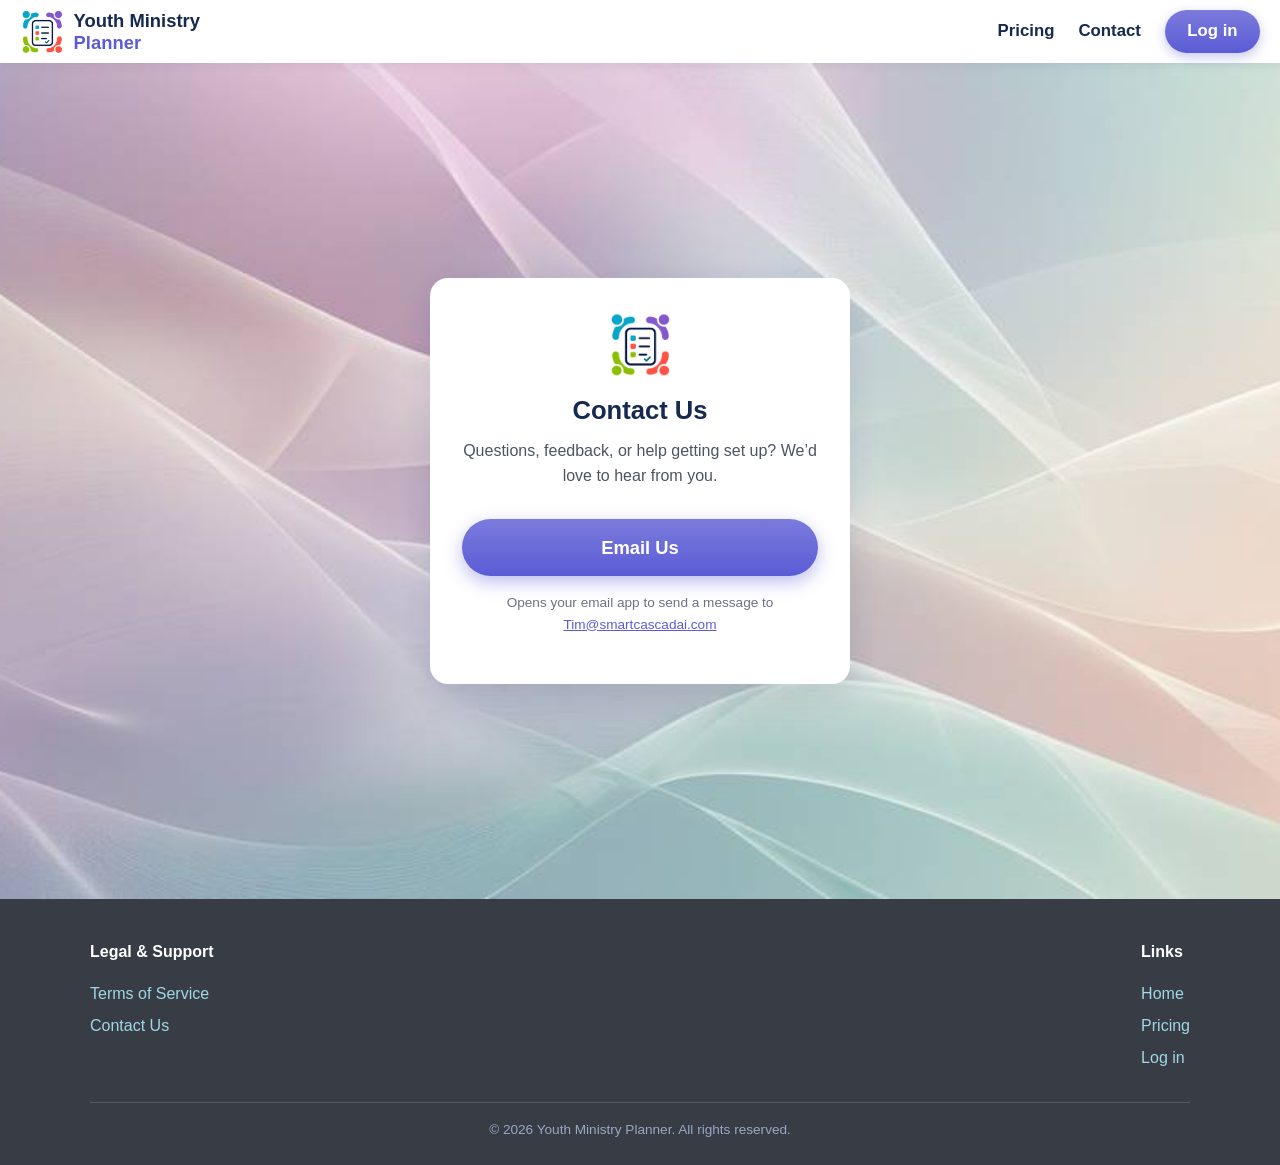
==== contact.html @ b4e931b4 "Updated Page to have new YMP structure This is the new YMP landing page.  The images, gifs, and pric" ====
<!DOCTYPE html>
<html lang="en">
<head>
<meta charset="UTF-8">
<meta name="viewport" content="width=device-width, initial-scale=1.0">
<link rel="icon" href="Images/logos/logo-icon.png">
<link rel="stylesheet" href="styles.css">
<title>Contact &mdash; Youth Ministry Planner</title>
</head>
<body>
<nav class="navbar">
  <a class="nav-brand" href="index.html">
    <img src="Images/logos/logo-icon.png" alt="Youth Ministry Planner logo">
    <div class="brand-text">Youth Ministry<br><span>Planner</span></div>
  </a>
  <button class="nav-toggle" aria-label="Open menu">&#9776;</button>
  <div class="nav-links">
    <a href="index.html#pricing">Pricing</a>
    <a href="contact.html">Contact</a>
    <a class="btn-login" href="signin.html">Log in</a>
  </div>
</nav>
<main class="page-hero">
  <div class="card">
    <img src="Images/logos/logo-icon.png" alt="" style="height:64px;margin:0 auto 0.8rem">
    <h1>Contact Us</h1>
    <p class="sub">Questions, feedback, or help getting set up? We&rsquo;d love to hear from you.</p>
    <a class="btn-primary" href="mailto:Tim@smartcascadai.com?subject=Youth%20Ministry%20Planner%20Inquiry">Email Us</a>
    <p class="small">Opens your email app to send a message to<br><a href="mailto:Tim@smartcascadai.com">Tim@smartcascadai.com</a></p>
  </div>
</main>
<footer class="footer">
  <div class="footer-inner">
    <div class="footer-links">
      <h4>Legal &amp; Support</h4>
      <a href="terms.html">Terms of Service</a>
      <a href="contact.html">Contact Us</a>
    </div>
    <div class="footer-links">
      <h4>Links</h4>
      <a href="index.html">Home</a>
      <a href="index.html#pricing">Pricing</a>
      <a href="signin.html">Log in</a>
    </div>
  </div>
  <div class="footer-bottom">&copy; 2026 Youth Ministry Planner. All rights reserved.</div>
</footer>
<script src="script.js"></script>
</body>
</html>
---- styles.css ----
/* ============================================================
   Youth Ministry Planner — theme tokens
   These variables mirror theme.csv (group,token,value).
   Edit theme.csv as the reference, then update values here.
   ============================================================ */
:root {
  /* brand */
  --brand-navy: #16294f;
  --brand-blue: #5b5bd6;
  --brand-cyan: #2fb8d6;
  --brand-purple: #8a4fc9;
  --brand-green: #8dc63f;
  --brand-red: #f2594b;
  /* menu */
  --menu-bg: #ffffff;
  --menu-text: #16294f;
  --menu-hover: #5b5bd6;
  --menu-login-bg: #7b7bdc;
  --menu-login-bg2: #5b5bd6;
  --menu-login-text: #ffffff;
  /* hero */
  --hero-grad-1: #ecdcef;
  --hero-grad-2: #dde6f4;
  --hero-grad-3: #d9efe6;
  --hero-grad-4: #f6ecdd;
  --hero-heading: #111827;
  --hero-accent: #5b5bd6;
  /* buttons */
  --btn-primary-bg: #7b7bdc;
  --btn-primary-bg2: #5b5bd6;
  --btn-primary-text: #ffffff;
  --btn-radius: 999px;
  /* carousel */
  --carousel-bg: #f4f6fb;
  --carousel-dot: #c3c9dd;
  --carousel-dot-active: #5b5bd6;
  /* footer */
  --footer-bg: #383c44;
  --footer-text: #dfe5f2;
  --footer-link: #9fd8e8;
  /* page */
  --page-bg: #ffffff;
  --page-text: #1f2937;
  --card-bg: #ffffff;
  --card-shadow: 0 10px 30px rgba(22, 41, 79, 0.12);
  /* showcase (gif cards section) */
  --showcase-grad-1: #111827;
  --showcase-grad-2: #172554;
  --showcase-grad-3: #3730a3;
  --showcase-gradient: linear-gradient(135deg, var(--showcase-grad-1), var(--showcase-grad-2) 58%, var(--showcase-grad-3));
  /* layout */
  --nav-height: 64px; /* real rendered navbar height: 0.6rem padding (19.2px) + 44px logo */
  /* pricing */
  --pricing-bg: #172554;
  --price-card-border: #8dc63f;
  --price-heading-accent: #5b5bd6;
  --price-figure-accent: #6b7fcf;
}

* { box-sizing: border-box; }
html { scroll-behavior: smooth; }
/* Scroll-snap is only for the single-page landing experience (index.html,
   <html class="home">) — other pages (contact/signin/terms) scroll normally.
   Sections with the .snap-section class (see below) become the snap points.
   "mandatory" so snapping is decisive after a small scroll, rather than only
   kicking in once you're already close to the next stop. The footer gets its
   own snap point below (scroll-snap-align: end) so mandatory always has
   somewhere valid to land past Pricing, instead of trapping the scroll. */
html.home {
  scroll-snap-type: y mandatory;
  /* Insets the effective scrollport by the fixed navbar's height, so both
     "start" and "center" snap alignment are computed against the space
     actually visible below the nav, not the full (partly-covered) viewport. */
  scroll-padding-top: var(--nav-height);
}
/* Any element can opt into the scroll-snap flow by getting this class,
   so new sections dropped into the page later are picked up automatically
   by both the CSS snapping and the JS keyboard/button navigation. Individual
   elements can override scroll-snap-align (e.g. the showcase cards use
   "center" — see below). */
.snap-section {
  scroll-snap-align: start;
}
/* Content sections (not the hero, which already sizes itself) get a
   height that accounts for the fixed navbar overlay, so each destination
   fills the actual visible viewport below the nav on scroll. Individual
   sections can override this (see Showcase / Carousel / Pricing below). */
.section.snap-section {
  min-height: calc(100vh - var(--nav-height));
  display: flex;
  flex-direction: column;
  justify-content: center;
}
body {
  margin: 0;
  font-family: "Segoe UI", -apple-system, BlinkMacSystemFont, Roboto, Arial, sans-serif;
  color: var(--page-text);
  background: var(--page-bg);
  line-height: 1.6;
}
img { max-width: 100%; display: block; }
a { color: var(--brand-blue); }

/* ---------- Menu bar ---------- */
.navbar {
  position: sticky;
  top: 0;
  z-index: 100;
  display: flex;
  align-items: center;
  justify-content: space-between;
  gap: 1rem;
  padding: 0.6rem 1.25rem;
  background: var(--menu-bg);
  box-shadow: 0 2px 10px rgba(22, 41, 79, 0.08);
  transition: background-color 0.3s ease, box-shadow 0.3s ease;
}

/* On the landing page, the navbar floats transparently over the hero
   image until the user scrolls, then fades to solid white. */
body.home .navbar {
  position: fixed;
  top: 0;
  left: 0;
  right: 0;
  width: 100%;
  background: transparent;
  box-shadow: none;
}
body.home .navbar.scrolled {
  background: var(--menu-bg);
  box-shadow: 0 2px 10px rgba(22, 41, 79, 0.08);
}
body.home .navbar .nav-links a,
body.home .navbar .brand-text,
body.home .navbar .nav-toggle { text-shadow: 0 1px 3px rgba(255, 255, 255, 0.6); }
body.home .navbar.scrolled .nav-links a,
body.home .navbar.scrolled .brand-text,
body.home .navbar.scrolled .nav-toggle { text-shadow: none; }
.nav-brand {
  display: flex;
  align-items: center;
  gap: 0.6rem;
  text-decoration: none;
}
.nav-brand img { height: 44px; width: 44px; }
.nav-brand .brand-text {
  font-weight: 800;
  font-size: 1.15rem;
  line-height: 1.15;
  color: var(--menu-text);
}
.nav-brand .brand-text span { color: var(--brand-blue); }
.nav-links {
  display: flex;
  align-items: center;
  gap: 1.5rem;
}
.nav-links a {
  text-decoration: none;
  color: var(--menu-text);
  font-weight: 700;
  font-size: 1.05rem;
}
.nav-links a:hover { color: var(--menu-hover); }
.nav-links a.btn-login {
  background: linear-gradient(180deg, var(--menu-login-bg), var(--menu-login-bg2));
  color: var(--menu-login-text);
  padding: 0.5rem 1.4rem;
  border-radius: var(--btn-radius);
  box-shadow: 0 4px 12px rgba(91, 91, 214, 0.35);
}
.nav-links a.btn-login:hover { filter: brightness(1.08); color: var(--menu-login-text); }
.nav-toggle {
  display: none;
  background: none;
  border: none;
  font-size: 1.7rem;
  color: var(--menu-text);
  cursor: pointer;
  padding: 0.2rem 0.5rem;
}

/* ---------- Hero ---------- */
.hero {
  position: relative;
  min-height: 100vh;
  display: flex;
  flex-direction: column;
  align-items: center;
  justify-content: center;
  overflow: hidden;
  background:
    url("Images/photos/Backgrounds/hero-background-source.jpg") center / cover no-repeat,
    linear-gradient(115deg, var(--hero-grad-1), var(--hero-grad-2) 35%, var(--hero-grad-3) 70%, var(--hero-grad-4));
  background-attachment: fixed, fixed;
}
.hero-inner {
  display: flex;
  align-items: center;
  justify-content: space-between;
  gap: 2rem;
  width: 100%;
  max-width: 1100px;
  margin: 0 auto;
  padding: 5rem 1.5rem 3rem;
}
.hero-copy { max-width: 480px; }
.hero-copy h1 {
  font-size: clamp(2.4rem, 6vw, 3.6rem);
  line-height: 1.1;
  margin: 0 0 1rem;
  color: var(--hero-heading);
  font-weight: 800;
}
.hero-copy h1 span { color: var(--hero-accent); }
.hero-copy p {
  font-size: 1.25rem;
  font-weight: 700;
  color: var(--hero-heading);
  margin: 0 0 1.8rem;
}
.btn-primary {
  display: inline-block;
  background: linear-gradient(180deg, var(--btn-primary-bg), var(--btn-primary-bg2));
  color: var(--btn-primary-text);
  text-decoration: none;
  font-weight: 700;
  font-size: 1.15rem;
  padding: 0.85rem 3.2rem;
  border: none;
  border-radius: var(--btn-radius);
  box-shadow: 0 6px 18px rgba(91, 91, 214, 0.4);
  cursor: pointer;
}
.btn-primary:hover { filter: brightness(1.08); }
.hero-art { flex: 1; display: flex; justify-content: center; }
.hero-art img { max-height: 480px; width: auto; }
.scroll-down-btn {
  display: flex;
  align-items: center;
  justify-content: center;
  margin: 2.5rem auto 0;
  width: 40px;
  height: 40px;
  border: none;
  border-radius: 50%;
  background: none;
  padding: 0;
  cursor: pointer;
  animation: scrollDownBounce 2s ease-in-out infinite;
}
.scroll-down-btn img { width: 28px; height: 28px; display: block; }
.scroll-down-btn:hover { opacity: 0.7; }
@keyframes scrollDownBounce {
  0%, 100% { transform: translateY(0); }
  50% { transform: translateY(8px); }
}

/* ---------- Sections ---------- */
.section { padding: 4rem 1.5rem; }
.section-inner { max-width: 1100px; margin: 0 auto; }
.section h2 {
  text-align: center;
  font-size: 2rem;
  color: var(--brand-navy);
  margin: 0 0 0.5rem;
}
.section .section-sub {
  text-align: center;
  margin: 0 auto 2.5rem;
  max-width: 600px;
  color: #4b5563;
}

/* ---------- Showcase (animated GIF cards) ---------- */
/* Each .showcase-card (not this wrapper) is the snap destination now,
   so sizing/centering is stated directly here rather than depending on
   the .section.snap-section rule. Extra bottom padding so the last card
   can be scrolled into a centered view without immediately snapping
   past it into the next section. */
.showcase-section {
  background: var(--showcase-gradient);
  color: #fff;
  min-height: calc(100vh - var(--nav-height));
  display: flex;
  flex-direction: column;
  justify-content: center;
  padding-top: 10rem;
  padding-bottom: 14rem;
}
/* Cards snap centered in the viewport instead of aligned to the top. */
.showcase-card.snap-section { scroll-snap-align: center; }
.showcase-section h2 { color: #fff; }
.showcase-section .section-sub { color: rgba(255, 255, 255, 0.75); }
.showcase-cards {
  display: flex;
  flex-direction: column;
  gap: 2rem;
}
.showcase-card {
  display: flex;
  align-items: center;
  gap: 2.5rem;
  background: rgba(255, 255, 255, 0.06);
  border: 1px solid rgba(255, 255, 255, 0.1);
  border-radius: 20px;
  padding: 2rem;
}
.showcase-card.reverse { flex-direction: row-reverse; }
.showcase-card .showcase-copy,
.showcase-card .showcase-media { flex: 1 1 50%; min-width: 0; }
.showcase-card h3 { margin: 0 0 0.6rem; font-size: 1.5rem; }
.showcase-card p { margin: 0; color: rgba(255, 255, 255, 0.8); }
.showcase-media {
  background: rgba(255, 255, 255, 0.07);
  border-radius: 16px;
  min-height: 220px;
  display: flex;
  align-items: center;
  justify-content: center;
  overflow: hidden;
  text-align: center;
}
.showcase-media img { width: 100%; height: 100%; object-fit: cover; display: block; }
.showcase-media.missing { padding: 1.5rem; }
.showcase-media.missing span { color: rgba(255, 255, 255, 0.6); font-size: 0.9rem; line-height: 1.5; }
.showcase-media.missing code {
  background: rgba(255, 255, 255, 0.15);
  padding: 0.15rem 0.4rem;
  border-radius: 6px;
  font-size: 0.85rem;
}

/* ---------- Carousel ---------- */
.carousel-section { background: var(--carousel-bg); }
/* This destination shrinks to fit its content instead of being forced to
   the full viewport height, so its bottom (the dots) is visible without
   scrolling. Slide image/padding are also trimmed to help it fit. */
.carousel-section.snap-section {
  padding-top: 4rem;
  padding-bottom: 2rem;
  min-height: auto;
}
.carousel {
  position: relative;
  max-width: 1100px;
  margin: 0 auto;
  overflow: hidden;
  border-radius: 18px;
  box-shadow: var(--card-shadow);
  background: var(--card-bg);
}
.carousel-track {
  display: flex;
  transition: transform 0.45s ease;
}
.carousel-slide {
  min-width: 100%;
  padding: 1.2rem 1.5rem;
  text-align: center;
}
.carousel-slide img {
  margin: 0 auto 1rem;
  max-height: 260px;
  width: auto;
}
.carousel-slide h3 { margin: 0 0 0.3rem; color: var(--brand-navy); }
.carousel-slide p { margin: 0; color: #4b5563; }
.carousel-btn {
  position: absolute;
  top: 50%;
  transform: translateY(-50%);
  background: rgba(255, 255, 255, 0.9);
  border: none;
  width: 42px;
  height: 42px;
  border-radius: 50%;
  font-size: 1.3rem;
  color: var(--brand-navy);
  cursor: pointer;
  box-shadow: 0 3px 10px rgba(22, 41, 79, 0.2);
}
.carousel-btn:hover { background: #fff; }
.carousel-btn.prev { left: 12px; }
.carousel-btn.next { right: 12px; }
.carousel-dots {
  display: flex;
  justify-content: center;
  gap: 0.5rem;
  margin-top: 1.2rem;
}
.carousel-dots button {
  width: 12px;
  height: 12px;
  border-radius: 50%;
  border: none;
  background: var(--carousel-dot);
  cursor: pointer;
  padding: 0;
}
.carousel-dots button.active { background: var(--carousel-dot-active); }

/* ---------- Feature cards ---------- */
/* Trims the section's own vertical padding so the whole destination
   (heading + card grid) fits within one screen without a residual scroll. */
#features { padding-top: 2rem; padding-bottom: 2rem; }
.features {
  display: grid;
  grid-template-columns: repeat(auto-fit, minmax(240px, 1fr));
  gap: 1.5rem;
}
.feature-card {
  background: var(--card-bg);
  border-radius: 16px;
  padding: 1.8rem 1.5rem;
  box-shadow: var(--card-shadow);
  text-align: center;
}
.feature-card .dot {
  width: 46px;
  height: 46px;
  border-radius: 50%;
  margin: 0 auto 1rem;
  display: flex;
  align-items: center;
  justify-content: center;
  font-size: 1.3rem;
  color: #fff;
}
.feature-card h3 { margin: 0 0 0.4rem; color: var(--brand-navy); }
.feature-card p { margin: 0; color: #4b5563; font-size: 0.97rem; }

/* ---------- Footer ---------- */
.footer {
  background: var(--footer-bg);
  color: var(--footer-text);
  padding: 2.5rem 1.5rem 1.5rem;
}
/* Only on the landing page: not a .snap-section (so it's skipped by the
   arrow-key/button nav), but it still gets a native snap point at its own
   end so mandatory snapping has a valid place to settle once you scroll
   past Pricing. Scoped to body.home so other pages' footers (contact,
   signin) never get pulled into scroll-snapping at all. */
body.home .footer { scroll-snap-align: end; }
.footer-inner {
  max-width: 1100px;
  margin: 0 auto;
  display: flex;
  flex-wrap: wrap;
  justify-content: space-between;
  gap: 2rem;
}
.footer h4 { margin: 0 0 0.6rem; color: #fff; }
.footer a { color: var(--footer-link); text-decoration: none; }
.footer a:hover { text-decoration: underline; }
.footer-links { display: flex; flex-direction: column; gap: 0.4rem; }
.footer-bottom {
  max-width: 1100px;
  margin: 2rem auto 0;
  padding-top: 1rem;
  border-top: 1px solid rgba(255, 255, 255, 0.15);
  font-size: 0.85rem;
  text-align: center;
  color: #9aa7c4;
}

/* ---------- Auth / simple pages ---------- */
.page-hero {
  background:
    url("Images/photos/Backgrounds/hero-background-source.jpg") center / cover no-repeat,
    linear-gradient(115deg, var(--hero-grad-1), var(--hero-grad-2) 35%, var(--hero-grad-3) 70%, var(--hero-grad-4));
  padding: 4rem 1.5rem;
  min-height: calc(100vh - 64px);
  display: flex;
  align-items: center;
  justify-content: center;
}
.card {
  background: var(--card-bg);
  border-radius: 18px;
  box-shadow: var(--card-shadow);
  padding: 2.2rem 2rem;
  width: 100%;
  max-width: 420px;
  text-align: center;
}
.card h1 { margin: 0 0 0.4rem; font-size: 1.6rem; color: var(--brand-navy); }
.card p.sub { margin: 0 0 1.5rem; color: #4b5563; }
.card form { display: flex; flex-direction: column; gap: 0.9rem; text-align: left; }
.card label { font-weight: 600; font-size: 0.9rem; color: var(--brand-navy); }
.card input {
  width: 100%;
  padding: 0.7rem 0.9rem;
  border: 1px solid #d1d5db;
  border-radius: 10px;
  font-size: 1rem;
}
.card input:focus { outline: 2px solid var(--brand-blue); border-color: transparent; }
.card .btn-primary { width: 100%; text-align: center; margin-top: 0.4rem; }
.card .small { font-size: 0.85rem; color: #6b7280; margin-top: 1rem; }

/* ---------- Pricing ---------- */
#pricing {
  padding-top: 2rem;
  background: var(--pricing-bg);
}
#pricing h2 { color: #fff; }
#pricing h2 .accent { color: var(--price-heading-accent); }
#pricing .section-sub { color: rgba(255, 255, 255, 0.75); }
#pricing .section-sub a { color: var(--footer-link); }
.pricing-grid {
  display: grid;
  grid-template-columns: repeat(auto-fit, minmax(250px, 1fr));
  gap: 1.5rem;
  max-width: 960px;
  margin: 0 auto;
}
/* Frosted-glass cards (same visual language as the app's own dashboard
   tiles) but noticeably more opaque/solid than a typical glass effect so
   they still stand out clearly against the dark section background. Each
   tier gets a progressively lighter/more solid grey so Starter, Ministry,
   and Church read as a visual scale, not three identical boxes. */
.price-card {
  position: relative;
  background: rgba(255, 255, 255, 0.10);
  border: 1px solid rgba(255, 255, 255, 0.16);
  backdrop-filter: blur(10px);
  border-radius: 18px;
  box-shadow: var(--card-shadow);
  padding: 2rem 1.6rem;
  text-align: center;
  display: flex;
  flex-direction: column;
  transition: transform 0.25s ease, box-shadow 0.25s ease, background 0.25s ease;
}
.pricing-grid .price-card:nth-child(1) { background: rgba(203, 213, 225, 0.12); }
.pricing-grid .price-card:nth-child(2) { background: rgba(203, 213, 225, 0.20); }
.pricing-grid .price-card:nth-child(3) { background: rgba(123, 132, 179, 0.3); }
.price-card:hover {
  transform: translateY(-6px);
  box-shadow: 0 0 0 1px rgba(91, 91, 214, 0.4), 0 16px 36px rgba(91, 91, 214, 0.35), var(--card-shadow);
}
.price-card.featured {
  border: 2px solid var(--price-card-border);
  box-shadow: 0 0 0 1px var(--price-card-border), 0 16px 36px rgba(141, 198, 63, 0.25), var(--card-shadow);
}
.price-badge {
  position: absolute;
  top: -14px;
  left: 50%;
  transform: translateX(-50%);
  background: var(--price-card-border);
  color: #16294f;
  font-size: 0.72rem;
  font-weight: 800;
  letter-spacing: 0.04em;
  text-transform: uppercase;
  padding: 0.35rem 1rem;
  border-radius: 999px;
  box-shadow: 0 4px 10px rgba(0, 0, 0, 0.25);
  white-space: nowrap;
}
.price-card .plan { font-weight: 800; color: #fff; font-size: 1.2rem; }
.price-card .price { font-size: 2.4rem; font-weight: 800; color: var(--price-figure-accent); margin: 0.5rem 0 0; }
.price-card .per { color: rgba(255, 255, 255, 0.6); font-size: 0.9rem; margin-bottom: 1.2rem; }
.price-card ul {
  list-style: none;
  padding: 0;
  margin: 0 0 1.5rem;
  text-align: left;
  color: rgba(255, 255, 255, 0.85);
  flex: 1;
}
.price-card ul li { padding: 0.35rem 0 0.35rem 1.5rem; position: relative; }
.price-card ul li::before {
  content: "\2713";
  position: absolute;
  left: 0;
  color: var(--brand-green);
  font-weight: 800;
}

/* ---------- Tablet & Mobile: collapsed nav ---------- */
/* Wider than the mobile breakpoint below on purpose — at in-between widths
   (large phones landscape, portrait tablets) the full "Pricing / Contact /
   Log in" row plus the logo no longer fit and was clipping off-screen. */
@media (max-width: 900px) {
  .nav-toggle { display: block; }
  .nav-links {
    display: none;
    position: absolute;
    top: 100%;
    left: 0;
    right: 0;
    flex-direction: column;
    background: var(--menu-bg);
    padding: 1rem 1.5rem 1.4rem;
    box-shadow: 0 10px 20px rgba(22, 41, 79, 0.12);
    align-items: flex-start;
  }
  .nav-links.open { display: flex; }
  /* Pricing cards stack instead of squeezing into narrow columns. */
  .pricing-grid { grid-template-columns: 1fr; max-width: 440px; }
  .price-badge { font-size: 0.68rem; padding: 0.3rem 0.85rem; }
}

/* ---------- Mobile only (tablets keep the scroll-snap landing page feel) ---------- */
@media (max-width: 760px) {
  /* Scroll-snap is a desktop/tablet nicety; on phones it fights normal
     scrolling more than it helps, so it's off here but stays on for
     tablets (761px–900px and up). */
  html.home { scroll-snap-type: none; }
  .hero-inner { flex-direction: column; text-align: center; }
  .hero-copy { max-width: 100%; }
  .hero-art img { max-height: 320px; }
  .carousel-btn { width: 36px; height: 36px; }
  .showcase-card,
  .showcase-card.reverse { flex-direction: column; text-align: center; }
  .scroll-down-btn { margin-top: 1.5rem; }
}

/* Fixed backgrounds are unreliable on mobile browsers (esp. iOS Safari) */
@media (max-width: 900px), (hover: none) and (pointer: coarse) {
  .hero { background-attachment: scroll, scroll; }
}
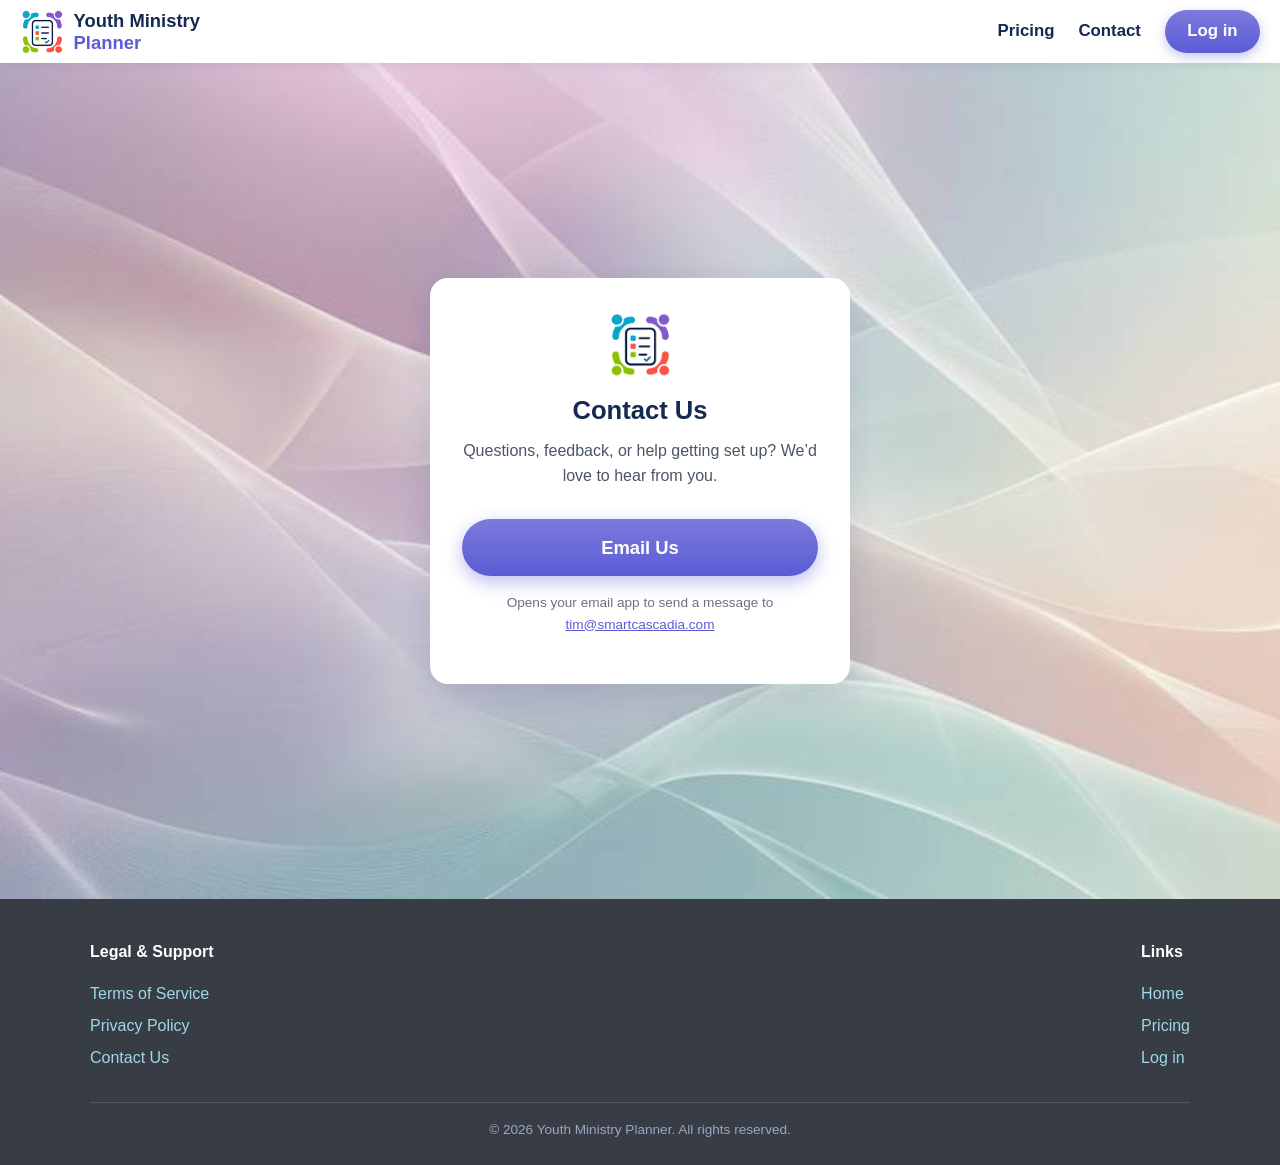
==== commit fcae74d1: "Added Images/Legal Links Updated the page to now have images and gifs of the YMP.  Removed the scrol" ====
--- a/contact.html
+++ b/contact.html
@@ -17,7 +17,7 @@
   <div class="nav-links">
     <a href="index.html#pricing">Pricing</a>
     <a href="contact.html">Contact</a>
-    <a class="btn-login" href="signin.html">Log in</a>
+    <a class="btn-login" href="https://www.youthministryplanner.com">Log in</a>
   </div>
 </nav>
 <main class="page-hero">
@@ -25,8 +25,8 @@
     <img src="Images/logos/logo-icon.png" alt="" style="height:64px;margin:0 auto 0.8rem">
     <h1>Contact Us</h1>
     <p class="sub">Questions, feedback, or help getting set up? We&rsquo;d love to hear from you.</p>
-    <a class="btn-primary" href="mailto:Tim@smartcascadai.com?subject=Youth%20Ministry%20Planner%20Inquiry">Email Us</a>
-    <p class="small">Opens your email app to send a message to<br><a href="mailto:Tim@smartcascadai.com">Tim@smartcascadai.com</a></p>
+    <a class="btn-primary" href="mailto:tim@smartcascadia.com?subject=Youth%20Ministry%20Planner%20Inquiry">Email Us</a>
+    <p class="small">Opens your email app to send a message to<br><a href="mailto:tim@smartcascadia.com">tim@smartcascadia.com</a></p>
   </div>
 </main>
 <footer class="footer">
@@ -34,13 +34,14 @@
     <div class="footer-links">
       <h4>Legal &amp; Support</h4>
       <a href="terms.html">Terms of Service</a>
+      <a href="privacy.html">Privacy Policy</a>
       <a href="contact.html">Contact Us</a>
     </div>
     <div class="footer-links">
       <h4>Links</h4>
       <a href="index.html">Home</a>
       <a href="index.html#pricing">Pricing</a>
-      <a href="signin.html">Log in</a>
+      <a href="https://www.youthministryplanner.com">Log in</a>
     </div>
   </div>
   <div class="footer-bottom">&copy; 2026 Youth Ministry Planner. All rights reserved.</div>
--- a/styles.css
+++ b/styles.css
@@ -49,7 +49,7 @@
   --showcase-grad-3: #3730a3;
   --showcase-gradient: linear-gradient(135deg, var(--showcase-grad-1), var(--showcase-grad-2) 58%, var(--showcase-grad-3));
   /* layout */
-  --nav-height: 64px; /* real rendered navbar height: 0.6rem padding (19.2px) + 44px logo */
+  --nav-height: 64px; /* real rendered navbar height: 0.6rem padding (19.2px) + 44px logo; matches the literal 64px used in .page-hero's min-height calc below */
   /* pricing */
   --pricing-bg: #172554;
   --price-card-border: #8dc63f;
@@ -59,38 +59,6 @@
 
 * { box-sizing: border-box; }
 html { scroll-behavior: smooth; }
-/* Scroll-snap is only for the single-page landing experience (index.html,
-   <html class="home">) — other pages (contact/signin/terms) scroll normally.
-   Sections with the .snap-section class (see below) become the snap points.
-   "mandatory" so snapping is decisive after a small scroll, rather than only
-   kicking in once you're already close to the next stop. The footer gets its
-   own snap point below (scroll-snap-align: end) so mandatory always has
-   somewhere valid to land past Pricing, instead of trapping the scroll. */
-html.home {
-  scroll-snap-type: y mandatory;
-  /* Insets the effective scrollport by the fixed navbar's height, so both
-     "start" and "center" snap alignment are computed against the space
-     actually visible below the nav, not the full (partly-covered) viewport. */
-  scroll-padding-top: var(--nav-height);
-}
-/* Any element can opt into the scroll-snap flow by getting this class,
-   so new sections dropped into the page later are picked up automatically
-   by both the CSS snapping and the JS keyboard/button navigation. Individual
-   elements can override scroll-snap-align (e.g. the showcase cards use
-   "center" — see below). */
-.snap-section {
-  scroll-snap-align: start;
-}
-/* Content sections (not the hero, which already sizes itself) get a
-   height that accounts for the fixed navbar overlay, so each destination
-   fills the actual visible viewport below the nav on scroll. Individual
-   sections can override this (see Showcase / Carousel / Pricing below). */
-.section.snap-section {
-  min-height: calc(100vh - var(--nav-height));
-  display: flex;
-  flex-direction: column;
-  justify-content: center;
-}
 body {
   margin: 0;
   font-family: "Segoe UI", -apple-system, BlinkMacSystemFont, Roboto, Arial, sans-serif;
@@ -236,26 +204,6 @@
 .btn-primary:hover { filter: brightness(1.08); }
 .hero-art { flex: 1; display: flex; justify-content: center; }
 .hero-art img { max-height: 480px; width: auto; }
-.scroll-down-btn {
-  display: flex;
-  align-items: center;
-  justify-content: center;
-  margin: 2.5rem auto 0;
-  width: 40px;
-  height: 40px;
-  border: none;
-  border-radius: 50%;
-  background: none;
-  padding: 0;
-  cursor: pointer;
-  animation: scrollDownBounce 2s ease-in-out infinite;
-}
-.scroll-down-btn img { width: 28px; height: 28px; display: block; }
-.scroll-down-btn:hover { opacity: 0.7; }
-@keyframes scrollDownBounce {
-  0%, 100% { transform: translateY(0); }
-  50% { transform: translateY(8px); }
-}
 
 /* ---------- Sections ---------- */
 .section { padding: 4rem 1.5rem; }
@@ -274,23 +222,12 @@
 }
 
 /* ---------- Showcase (animated GIF cards) ---------- */
-/* Each .showcase-card (not this wrapper) is the snap destination now,
-   so sizing/centering is stated directly here rather than depending on
-   the .section.snap-section rule. Extra bottom padding so the last card
-   can be scrolled into a centered view without immediately snapping
-   past it into the next section. */
 .showcase-section {
   background: var(--showcase-gradient);
   color: #fff;
-  min-height: calc(100vh - var(--nav-height));
-  display: flex;
-  flex-direction: column;
-  justify-content: center;
-  padding-top: 10rem;
-  padding-bottom: 14rem;
-}
-/* Cards snap centered in the viewport instead of aligned to the top. */
-.showcase-card.snap-section { scroll-snap-align: center; }
+  padding-top: 5rem;
+  padding-bottom: 5rem;
+}
 .showcase-section h2 { color: #fff; }
 .showcase-section .section-sub { color: rgba(255, 255, 255, 0.75); }
 .showcase-cards {
@@ -322,7 +259,15 @@
   overflow: hidden;
   text-align: center;
 }
-.showcase-media img { width: 100%; height: 100%; object-fit: cover; display: block; }
+.showcase-media img {
+  width: 100%;
+  height: 100%;
+  object-fit: cover;
+  display: block;
+  cursor: zoom-in;
+  transition: transform 0.2s ease;
+}
+.showcase-media img:hover { transform: scale(1.03); }
 .showcase-media.missing { padding: 1.5rem; }
 .showcase-media.missing span { color: rgba(255, 255, 255, 0.6); font-size: 0.9rem; line-height: 1.5; }
 .showcase-media.missing code {
@@ -334,14 +279,6 @@
 
 /* ---------- Carousel ---------- */
 .carousel-section { background: var(--carousel-bg); }
-/* This destination shrinks to fit its content instead of being forced to
-   the full viewport height, so its bottom (the dots) is visible without
-   scrolling. Slide image/padding are also trimmed to help it fit. */
-.carousel-section.snap-section {
-  padding-top: 4rem;
-  padding-bottom: 2rem;
-  min-height: auto;
-}
 .carousel {
   position: relative;
   max-width: 1100px;
@@ -364,7 +301,10 @@
   margin: 0 auto 1rem;
   max-height: 260px;
   width: auto;
-}
+  cursor: zoom-in;
+  transition: transform 0.2s ease;
+}
+.carousel-slide img:hover { transform: scale(1.03); }
 .carousel-slide h3 { margin: 0 0 0.3rem; color: var(--brand-navy); }
 .carousel-slide p { margin: 0; color: #4b5563; }
 .carousel-btn {
@@ -401,6 +341,43 @@
 }
 .carousel-dots button.active { background: var(--carousel-dot-active); }
 
+/* ---------- Lightbox (enlarged carousel image) ---------- */
+.lightbox {
+  position: fixed;
+  inset: 0;
+  z-index: 1000;
+  display: flex;
+  align-items: center;
+  justify-content: center;
+  padding: 2rem;
+  background: rgba(15, 23, 42, 0.85);
+  opacity: 0;
+  visibility: hidden;
+  transition: opacity 0.25s ease;
+}
+.lightbox.open { opacity: 1; visibility: visible; }
+.lightbox-img {
+  max-width: min(90vw, 900px);
+  max-height: 85vh;
+  border-radius: 12px;
+  box-shadow: 0 20px 60px rgba(0, 0, 0, 0.5);
+}
+.lightbox-close {
+  position: absolute;
+  top: 1.2rem;
+  right: 1.5rem;
+  width: 42px;
+  height: 42px;
+  border-radius: 50%;
+  border: none;
+  background: rgba(255, 255, 255, 0.12);
+  color: #fff;
+  font-size: 1.6rem;
+  line-height: 1;
+  cursor: pointer;
+}
+.lightbox-close:hover { background: rgba(255, 255, 255, 0.22); }
+
 /* ---------- Feature cards ---------- */
 /* Trims the section's own vertical padding so the whole destination
    (heading + card grid) fits within one screen without a residual scroll. */
@@ -437,12 +414,6 @@
   color: var(--footer-text);
   padding: 2.5rem 1.5rem 1.5rem;
 }
-/* Only on the landing page: not a .snap-section (so it's skipped by the
-   arrow-key/button nav), but it still gets a native snap point at its own
-   end so mandatory snapping has a valid place to settle once you scroll
-   past Pricing. Scoped to body.home so other pages' footers (contact,
-   signin) never get pulled into scroll-snapping at all. */
-body.home .footer { scroll-snap-align: end; }
 .footer-inner {
   max-width: 1100px;
   margin: 0 auto;
@@ -499,6 +470,68 @@
 .card input:focus { outline: 2px solid var(--brand-blue); border-color: transparent; }
 .card .btn-primary { width: 100%; text-align: center; margin-top: 0.4rem; }
 .card .small { font-size: 0.85rem; color: #6b7280; margin-top: 1rem; }
+
+/* ---------- Legal / content pages (terms, privacy) ---------- */
+.legal-page {
+  background: var(--page-bg);
+  padding: 3.5rem 1.5rem 4rem;
+}
+.legal-content { max-width: 780px; margin: 0 auto; }
+.legal-content > a.back-link {
+  display: inline-block;
+  margin-bottom: 1.5rem;
+  font-weight: 600;
+  font-size: 0.9rem;
+  text-decoration: none;
+  color: var(--brand-blue);
+}
+.legal-content h1 {
+  margin: 0 0 0.3rem;
+  font-size: 2.1rem;
+  color: var(--brand-navy);
+}
+.legal-content .legal-meta {
+  margin: 0 0 2rem;
+  color: #6b7280;
+  font-size: 0.95rem;
+}
+.legal-content h2 {
+  margin: 2rem 0 0.7rem;
+  font-size: 1.3rem;
+  color: var(--brand-navy);
+}
+.legal-content h3 {
+  margin: 1.4rem 0 0.5rem;
+  font-size: 1.05rem;
+  color: var(--brand-navy);
+}
+.legal-content p { margin: 0 0 1rem; }
+.legal-content ul,
+.legal-content ol { margin: 0 0 1rem; padding-left: 1.4rem; }
+.legal-content li { margin-bottom: 0.4rem; }
+.legal-content a { color: var(--brand-blue); }
+.legal-content strong { color: var(--brand-navy); }
+.legal-content hr {
+  border: none;
+  border-top: 1px solid #e5e7eb;
+  margin: 2rem 0;
+}
+.legal-content table {
+  width: 100%;
+  border-collapse: collapse;
+  margin: 0 0 1.5rem;
+  font-size: 0.93rem;
+}
+.legal-content th,
+.legal-content td {
+  text-align: left;
+  padding: 0.6rem 0.8rem;
+  border: 1px solid #e5e7eb;
+}
+.legal-content th {
+  background: #f4f6fb;
+  color: var(--brand-navy);
+}
 
 /* ---------- Pricing ---------- */
 #pricing {
@@ -605,19 +638,14 @@
   .price-badge { font-size: 0.68rem; padding: 0.3rem 0.85rem; }
 }
 
-/* ---------- Mobile only (tablets keep the scroll-snap landing page feel) ---------- */
+/* ---------- Mobile only ---------- */
 @media (max-width: 760px) {
-  /* Scroll-snap is a desktop/tablet nicety; on phones it fights normal
-     scrolling more than it helps, so it's off here but stays on for
-     tablets (761px–900px and up). */
-  html.home { scroll-snap-type: none; }
   .hero-inner { flex-direction: column; text-align: center; }
   .hero-copy { max-width: 100%; }
   .hero-art img { max-height: 320px; }
   .carousel-btn { width: 36px; height: 36px; }
   .showcase-card,
   .showcase-card.reverse { flex-direction: column; text-align: center; }
-  .scroll-down-btn { margin-top: 1.5rem; }
 }
 
 /* Fixed backgrounds are unreliable on mobile browsers (esp. iOS Safari) */
